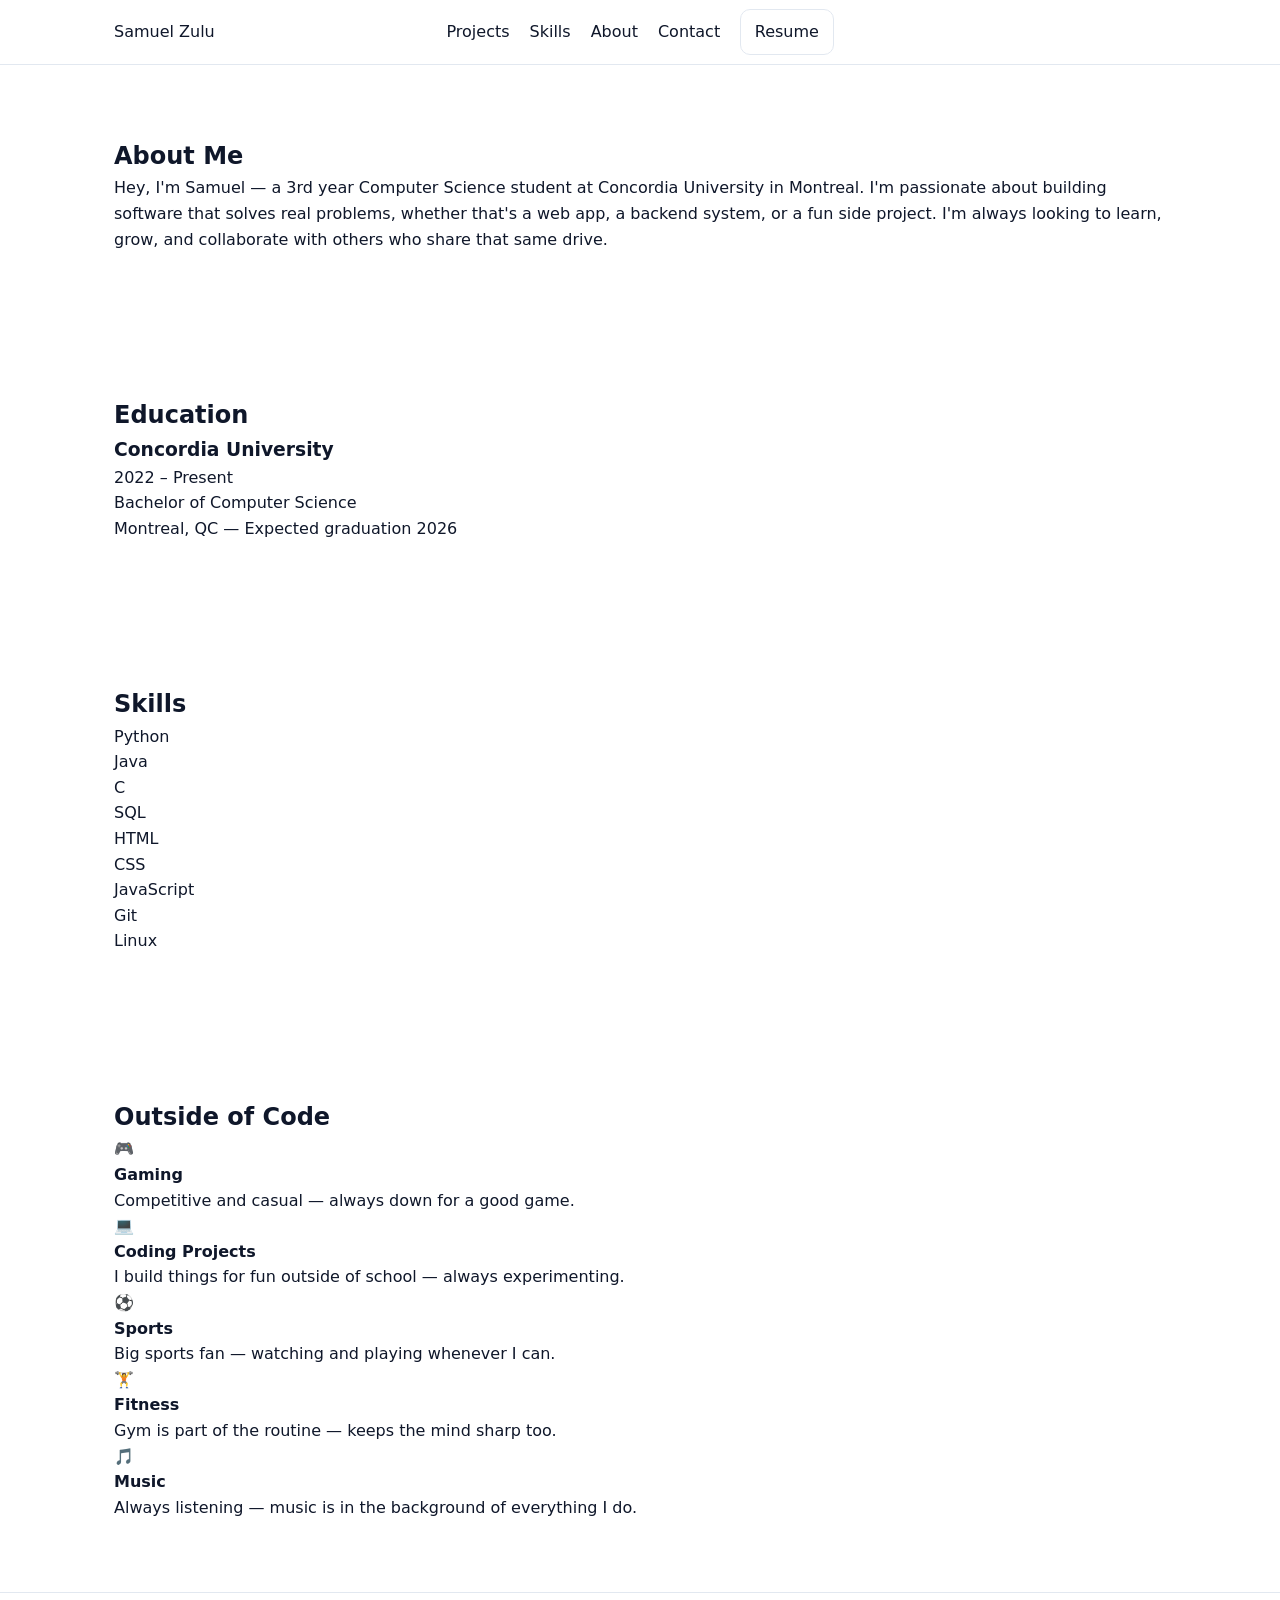
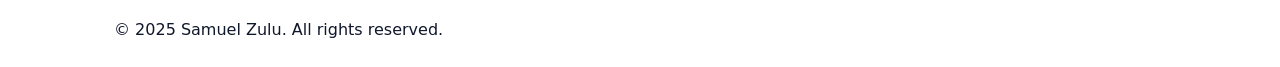
==== about.html @ 4506d463 "Add About page and update contact form with proper input names" ====
<!DOCTYPE html>
<html lang="en">
    <head>
        <meta charset="UTF-8">
        <meta name="viewport" content="width=device-width, initial-scale=1.0">
        <title>Samuel Zulu | About</title>
        <link rel="stylesheet" href="css/styles.css">
    </head>

    <body>
        <header class="navbar">
            <div class="container">
                <div class="logo">Samuel Zulu</div>
                <div class="nav-center">
                    <nav class="nav-links" id="primary-nav">
                        <a href="index.html#projects">Projects</a>
                        <a href="index.html#skills">Skills</a>
                        <a href="about.html" class="active">About</a>
                        <a href="index.html#contact">Contact</a>
                        <a href="assets/Samuel_Zulu_Resume.pdf" class="resume-btn">Resume</a>
                    </nav>
                </div>
                <button
                    class="nav-toggle"
                    aria-label="open menu"
                    aria-expanded="false"
                    aria-controls="primary-nav"
                >
                    <span class="bar"></span>
                    <span class="bar"></span>
                    <span class="bar"></span>
                </button>
            </div>
        </header>

        <main>

            <!-- Bio -->
            <section class="about-page section" id="about">
                <div class="container">
                    <h1 class="section-title reveal">About Me</h1>
                    <p class="about-bio reveal">
                        Hey, I'm Samuel — a 3rd year Computer Science student at Concordia University in Montreal.
                        I'm passionate about building software that solves real problems, whether that's a web app,
                        a backend system, or a fun side project. I'm always looking to learn, grow, and collaborate
                        with others who share that same drive.
                    </p>
                </div>
            </section>

            <!-- Education -->
            <section class="section" id="education">
                <div class="container">
                    <h2 class="section-title reveal">Education</h2>
                    <div class="education-card reveal">
                        <div class="edu-header">
                            <h3>Concordia University</h3>
                            <span class="edu-year">2022 – Present</span>
                        </div>
                        <p class="edu-degree">Bachelor of Computer Science</p>
                        <p class="edu-detail">Montreal, QC &mdash; Expected graduation 2026</p>
                    </div>
                </div>
            </section>

            <!-- Skills -->
            <section class="section" id="skills">
                <div class="container">
                    <h2 class="section-title reveal">Skills</h2>
                    <div class="skills-grid reveal">
                        <div class="skill-tag">Python</div>
                        <div class="skill-tag">Java</div>
                        <div class="skill-tag">C</div>
                        <div class="skill-tag">SQL</div>
                        <div class="skill-tag">HTML</div>
                        <div class="skill-tag">CSS</div>
                        <div class="skill-tag">JavaScript</div>
                        <div class="skill-tag">Git</div>
                        <div class="skill-tag">Linux</div>
                    </div>
                </div>
            </section>

            <!-- Hobbies -->
            <section class="section" id="hobbies">
                <div class="container">
                    <h2 class="section-title reveal">Outside of Code</h2>
                    <div class="hobbies-grid reveal">
                        <div class="hobby-card">
                            <span class="hobby-icon">🎮</span>
                            <h4>Gaming</h4>
                            <p>Competitive and casual — always down for a good game.</p>
                        </div>
                        <div class="hobby-card">
                            <span class="hobby-icon">💻</span>
                            <h4>Coding Projects</h4>
                            <p>I build things for fun outside of school — always experimenting.</p>
                        </div>
                        <div class="hobby-card">
                            <span class="hobby-icon">⚽</span>
                            <h4>Sports</h4>
                            <p>Big sports fan — watching and playing whenever I can.</p>
                        </div>
                        <div class="hobby-card">
                            <span class="hobby-icon">🏋️</span>
                            <h4>Fitness</h4>
                            <p>Gym is part of the routine — keeps the mind sharp too.</p>
                        </div>
                        <div class="hobby-card">
                            <span class="hobby-icon">🎵</span>
                            <h4>Music</h4>
                            <p>Always listening — music is in the background of everything I do.</p>
                        </div>
                    </div>
                </div>
            </section>

        </main>

        <footer class="footer">
            <div class="container">
                <p>&copy; 2025 Samuel Zulu. All rights reserved.</p>
            </div>
        </footer>

        <script src="js/main.js"></script>
    </body>
</html>
---- css/styles.css ----
* {
    margin: 0;
    padding: 0;
    box-sizing: border-box;
}

html {
    scroll-behavior: smooth;
    scroll-padding-top: 80px; /* prevents sections hiding under sticky navbar */
}

:root {
    --max-width: 1100px;
    --pad-x: 1.5rem;

    --text: #0f172a;
    --muted: #475569;
    --border: #e2e8f0;
    --bg: #ffffff;

    --btn-bg: #0f172a;
    --btn-text: #ffffff;
}

body {
    font-family: system-ui, -apple-system, BlinkMacSystemFont, "Segoe UI", Roboto, Arial,  sans-serif;
    color: var(--text);
    background: var(--bg);
    line-height: 1.6;
}

.container {
    max-width: var(--max-width);
    margin: 0 auto;
    padding: 0 var(--pad-x);
}

a {
    color: inherit;
    text-decoration: none;
}

/* ==== Navbar ==== */
.navbar {
    position: sticky;
    top: 0;
    background: rgba(255, 255, 255, 0.9);
    backdrop-filter: blur(10px);
    border-bottom: 1px solid var(--border);
    z-index: 10;
}

.navbar .container {
    display: grid;
    grid-template-columns: 1fr auto 1fr;
    align-items: center;
    height: 64px;
}

.nav-center {
    justify-self: center;
}

.logo {
    justify-self: start;
}

.nav-toggle {
    justify-self: end;
}

.nav-links {
    display: flex;
    align-items: center;
    gap: 1.25rem;
}

.nav-links a {
    position: relative;
}

.nav-links a:hover {
    color: var(--text);
}

.nav-links a::after {
    content: "";
    position: absolute;
    left: 0;
    bottom: -8px;
    width: 0%;
    height: 2px;
    background: var(--text);
    transition: width 0.2s ease;
}

.nav-links a:hover::after {
    width: 100%;
}

.resume-btn {
    padding: 0.55rem 0.85rem;
    border: 1px solid var(--border);
    border-radius: 10px;
    color: var(--text);
}

.resume-btn:hover {
    border-color: var(--muted);
}

.resume-btn::after {
    display: none;
}

/* ===== Mobile Nav Toggle ===== */
.nav-toggle {
  display: none;
  border: 1px solid var(--border);
  background: #fff;
  border-radius: 10px;
  padding: 0.5rem 0.6rem;
  cursor: pointer;
}

.nav-toggle .bar {
  display: block;
  width: 18px;
  height: 2px;
  background: var(--text);
  margin: 4px 0;
}

/* Mobile behavior */
@media (max-width: 768px) {
  .nav-toggle {
    display: inline-block;
  }

  /* hide links by default */
  .nav-links {
    display: none;
    position: absolute;
    top: 64px;
    left: 0;
    right: 0;
    background: rgba(255, 255, 255, 0.98);
    border-bottom: 1px solid var(--border);
    padding: 1rem var(--pad-x);
    flex-direction: column;
    align-items: flex-start;
    gap: 0.9rem;
  }

  .nav-links.open {
    display: flex;
  }

  /* anchor absolute menu properly */
  .navbar .container {
    position: relative;
  }

  .resume-btn {
    width: 100%;
    text-align: center;
  }
}


/* ==== Hero ==== */
.hero {
    padding: 72px 0;
}

.hero-text {
    max-width: 640px;
}

.hero-subtitle {
    color: var(--muted);
    font-size: 0.95rem;
    margin-bottom: 0.75rem;
}

.hero h1 {
    font-size: 3rem;
    line-height: 1.1;
    letter-spacing: -0.6px;
    margin-bottom: 1rem;
}

.hero-description {
    color: var(--muted);
    font-size: 1.05rem;
    margin-bottom: 1.5rem;
}

.hero-actions {
    display: flex;
    gap: 0.9rem;
    flex-wrap: wrap;
}

.btn {
    display: inline-block;
    padding: 0.75rem 1.1rem;
    border-radius: 12px;
    font-weight: 600;
    border: 1px solid transparent;
}

.btn.primary {
    background: var(--btn-bg);
    color: var(--btn-text);
}

.btn.primary:hover {
    opacity: 0.92;
}

.btn.secondary {
    border-color: var(--border);
    color: var(--text);
}

.btn.secondary:hover {
    border-color: var(--muted);
}

/* ==== Section spacing ==== */
section {
    padding: 72px 0;
}

.section-intro {
    color: var(--muted);
    margin-top: 0.5rem;
    margin-bottom: 1.75rem;
    max-width: 60ch;
}

/* ==== Responsive ==== */
@media (max-width: 768px) {
    .nav-links {
        gap: 0.9rem;
    }

    .hero {
        padding: 56px 0;
    }

    .hero h1 {
        font-size: 2.2rem;
    }
}

/* ==== Projects ==== */
.projects h2 {
    font-size: 2rem;
    letter-spacing: -0.3px;
}

.projects-grid {
    display: grid;
    grid-template-columns: repeat(3, 1fr);
    gap: 1.25rem;
}

.project-card {
  border: 1px solid var(--border);
  border-radius: 14px;
  padding: 1.25rem;
  background: #fff;
  transition: transform 0.18s ease, border-color 0.18s ease;
  cursor: pointer;
}

.project-card:hover {
    transform: translateY(-3px);
    border-color: #cbd5e1;
    box-shadow: 0 8px 24px rgba(15, 23, 42, 0.06);
}

.project-card h3 {
    font-size: 1.15rem;
    margin-bottom: 0.5rem;
}

.project-desc {
    color: var(--muted);
    margin-bottom: 1rem;
}

.project-tags {
    display: flex;
    flex-wrap: wrap;
    gap: 0.5rem;
    margin-bottom: 1rem;
}

.project-tags span {
    font-size: 0.85rem;
    padding: 0.3rem 0.55rem;
    border: 1px solid var(--border);
    border-radius: 999px;
    color: var(--muted);
}

.project-links {
    display: flex;
    gap: 0.9rem;
}

.link {
    color: var(--text);
    font-weight: 600;
}

.link:hover {
    text-decoration: underline;
}

.project-links .link {
  padding: 0.15rem 0.25rem;
  border-radius: 8px;
}

.project-links .link:hover {
  background: rgba(15, 23, 42, 0.06);
  text-decoration: none;
}


/* ==== Projects responsive ==== */
@media (max-width: 900px) {
    .projects-grid {
        grid-template-columns: 1fr;
    }
}

.more-projects-title {
    margin-top: 2.5rem;
    margin-bottom: 0.75rem;
    font-size: 1.1rem;
}

.more-projects {
    list-style: none;
    padding: 0;
}

.more-projects li {
    color: var(--muted);
}

.more-projects a {
    font-weight: 600;
    color:var(--text);
}

.more-projects a:hover {
    text-decoration: underline;
}

/* ==== Skills + About ==== */
.about-skills-grid {
    display: grid;
    grid-template-columns: 1.15fr 0.85fr;
    gap: 2rem;
    align-items: start;
}

.skills-group {
    margin-top: 1.75rem;
}

.skills-group h3 {
    font-size: 1rem;
    margin-bottom: 0.6rem;
}

.pill-row {
    display: flex;
    flex-wrap: wrap;
    gap: 0.55rem;
}

.pill {
    font-size: 0.9rem;
    padding: 0.35rem 0.65rem;
    border: 1px solid var(--border);
    border-radius: 999px;
    color: var(--muted);
    background: #fff;
}

.about-text {
    color: var(--muted);
    margin-top: 1rem;
    margin-bottom: 1.25rem;
    max-width: 60ch;
}

.about-next {
    display: grid;
    grid-template-columns: 1fr;
    gap: 1rem;
    margin-bottom: 1.25rem;
}

.info-box {
    border: 1px solid var(--border);
    border-radius: 14px;
    padding: 1rem;
    background: #fff;
}

.info-box h3 {
    font-size: 1rem;
    margin-bottom: 0.5rem;
}

.info-box ul {
    padding-left: 1.15rem;
    color: var(--muted);
}

.about-links {
    display: flex;
    gap: 0.9rem;
    flex-wrap: wrap;
}

/* ==== Skills/About responsive ==== */
@media (max-width: 900px) {
    .about-skills-grid {
        grid-template-columns: 1fr;
    }
}

/* ==== Contact ==== */
.contact-grid {
    display: grid;
    grid-template-columns: 1fr 1fr;
    gap: 2rem;
    margin-top: 1.5rem;
}

.contact-info p {
    color: var(--muted);
    margin-bottom: 1rem;
    max-width: 60ch;
}

.contact-list {
    list-style: none;
    padding: 0;
}

.contact-list li {
    margin-bottom: 0.6rem;
}

.contact-list a {
    font-weight: 600;
}

.contact-form label {
    display: block;
    font-size: 0.9rem;
    margin-bottom: 0.75rem;
}

.contact-form input,
.contact-form textarea {
    width: 100%;
    margin-top: 0.25rem;
    padding: 0.55rem;
    border-radius: 8px;
    border: 1px solid var(--border);
    font-family: inherit;
}

.contact-form input:focus,
.contact-form textarea:focus {
    outline: none;
    border-color: #94a3b8;
}

/* ==== Contact responsive ==== */
@media (max-width: 900px) {
    .contact-grid {
        grid-template-columns: 1fr;
    }
}

/* ==== Footer ==== */
.footer {
    border-top: 1px solid var(--border);
    padding: 24px 0;
    background: #fff;
}

.footer-inner {
    display: flex;
    justify-content: space-between;
    align-items: center;
    gap: 1rem;
}

.footer-text {
    color: var(--muted);
    font-size: 0.95rem;
}

.footer-links {
    display: flex;
    gap: 1rem;
    flex-wrap: wrap;
}

.footer-links a {
    color: var(--muted);
    font-weight: 600;
    font-size: 0.95rem;
}

.footer-links a:hover {
    color: var(--text);
    text-decoration: underline;
}

/* ==== footer responsive ==== */
@media (max-width: 760px) {
    .footer-inner {
        flex-direction: column;
        align-items: flex-start;
    }
}

/* ===== Reveal animation ===== */
.reveal {
  opacity: 0;
  transform: translateY(10px);
  transition: opacity 0.6s ease, transform 0.6s ease;
}

.reveal.visible {
  opacity: 1;
  transform: translateY(0);
}

.reveal[data-delay] {
  transition-delay: var(--delay);
}

@media (prefers-reduced-motion: reduce) {
  html { scroll-behavior: auto; }
  .reveal {
    transition: none;
    transform: none;
    opacity: 1;
  }
}
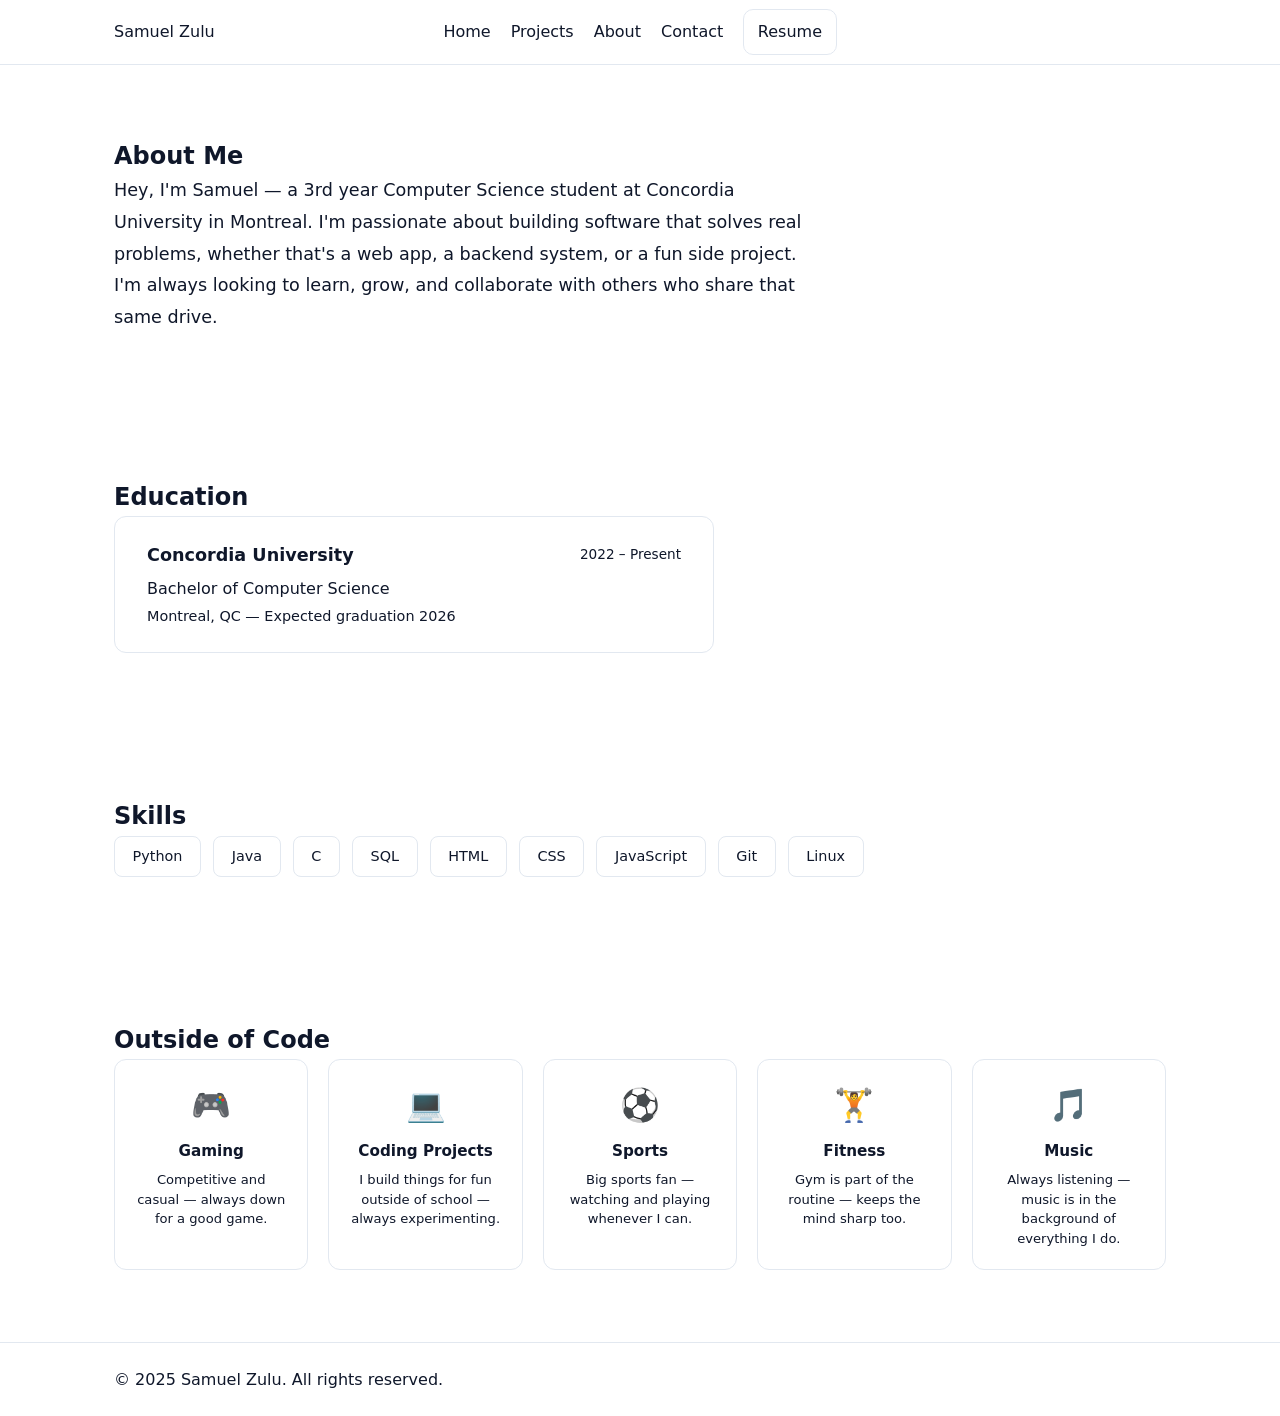
==== commit 6982b5d4: "Update navigation links for consistency and add hero section with profile image" ====
--- a/about.html
+++ b/about.html
@@ -13,10 +13,10 @@
                 <div class="logo">Samuel Zulu</div>
                 <div class="nav-center">
                     <nav class="nav-links" id="primary-nav">
-                        <a href="index.html#projects">Projects</a>
-                        <a href="index.html#skills">Skills</a>
+                        <a href="index.html">Home</a>
+                        <a href="projects.html">Projects</a>
                         <a href="about.html" class="active">About</a>
-                        <a href="index.html#contact">Contact</a>
+                        <a href="contact.html">Contact</a>
                         <a href="assets/Samuel_Zulu_Resume.pdf" class="resume-btn">Resume</a>
                     </nav>
                 </div>
--- a/css/styles.css
+++ b/css/styles.css
@@ -563,3 +563,263 @@
     opacity: 1;
   }
 }
+
+/* ── About Page ─────────────────────────────── */
+.about-bio {
+    font-size: 1.1rem;
+    line-height: 1.8;
+    max-width: 700px;
+    color: var(--text-secondary);
+}
+
+.education-card {
+    background: var(--card-bg);
+    border: 1px solid var(--border);
+    border-radius: 12px;
+    padding: 1.5rem 2rem;
+    max-width: 600px;
+}
+
+.edu-header {
+    display: flex;
+    justify-content: space-between;
+    align-items: center;
+    margin-bottom: 0.4rem;
+}
+
+.edu-header h3 {
+    font-size: 1.1rem;
+    font-weight: 600;
+}
+
+.edu-year {
+    font-size: 0.85rem;
+    color: var(--text-secondary);
+}
+
+.edu-degree {
+    font-weight: 500;
+    color: var(--accent);
+    margin-bottom: 0.25rem;
+}
+
+.edu-detail {
+    font-size: 0.9rem;
+    color: var(--text-secondary);
+}
+
+/* Skills grid (about page) */
+.skills-grid {
+    display: flex;
+    flex-wrap: wrap;
+    gap: 0.75rem;
+}
+
+.skill-tag {
+    background: var(--card-bg);
+    border: 1px solid var(--border);
+    border-radius: 8px;
+    padding: 0.5rem 1.1rem;
+    font-size: 0.9rem;
+    font-weight: 500;
+    color: var(--text-primary);
+    transition: border-color 0.2s;
+}
+
+.skill-tag:hover {
+    border-color: var(--accent);
+}
+
+/* Hobbies grid */
+.hobbies-grid {
+    display: grid;
+    grid-template-columns: repeat(auto-fill, minmax(180px, 1fr));
+    gap: 1.25rem;
+}
+
+.hobby-card {
+    background: var(--card-bg);
+    border: 1px solid var(--border);
+    border-radius: 12px;
+    padding: 1.25rem;
+    text-align: center;
+    transition: transform 0.2s, border-color 0.2s;
+}
+
+.hobby-card:hover {
+    transform: translateY(-4px);
+    border-color: var(--accent);
+}
+
+.hobby-icon {
+    font-size: 2rem;
+    display: block;
+    margin-bottom: 0.5rem;
+}
+
+.hobby-card h4 {
+    font-size: 0.95rem;
+    font-weight: 600;
+    margin-bottom: 0.4rem;
+}
+
+.hobby-card p {
+    font-size: 0.82rem;
+    color: var(--text-secondary);
+    line-height: 1.5;
+}
+
+/* ── Projects Page ───────────────────────────── */
+.projects-intro {
+    font-size: 1.05rem;
+    color: var(--text-secondary);
+    margin-bottom: 2.5rem;
+    max-width: 620px;
+}
+
+.project-list {
+    display: flex;
+    flex-direction: column;
+    gap: 2rem;
+    margin-bottom: 3rem;
+}
+
+.project-list-card {
+    background: var(--card-bg);
+    border: 1px solid var(--border);
+    border-radius: 14px;
+    padding: 2rem;
+    transition: border-color 0.2s, transform 0.2s;
+}
+
+.project-list-card:hover {
+    border-color: var(--accent);
+    transform: translateY(-3px);
+}
+
+.project-list-header {
+    display: flex;
+    align-items: center;
+    justify-content: space-between;
+    flex-wrap: wrap;
+    gap: 0.75rem;
+    margin-bottom: 1rem;
+}
+
+.project-list-header h2 {
+    font-size: 1.2rem;
+    font-weight: 600;
+}
+
+.project-list-desc {
+    font-size: 0.95rem;
+    color: var(--text-secondary);
+    line-height: 1.75;
+    margin-bottom: 1.25rem;
+}
+
+.project-list-links {
+    display: flex;
+    gap: 0.75rem;
+}
+
+.more-project-name {
+    font-weight: 500;
+    margin-right: 0.5rem;
+}
+
+.more-project-meta {
+    font-size: 0.88rem;
+    color: var(--text-secondary);
+}
+
+/* ── Contact Page ────────────────────────────── */
+.contact-intro {
+    font-size: 1.05rem;
+    color: var(--text-secondary);
+    max-width: 600px;
+    line-height: 1.75;
+    margin-bottom: 2.5rem;
+}
+
+.contact-links-grid {
+    display: grid;
+    grid-template-columns: repeat(auto-fill, minmax(220px, 1fr));
+    gap: 1.25rem;
+    margin-bottom: 3rem;
+}
+
+.contact-link-card {
+    display: flex;
+    align-items: center;
+    gap: 1rem;
+    background: var(--card-bg);
+    border: 1px solid var(--border);
+    border-radius: 12px;
+    padding: 1.25rem 1.5rem;
+    text-decoration: none;
+    color: var(--text-primary);
+    transition: border-color 0.2s, transform 0.2s;
+}
+
+.contact-link-card:hover {
+    border-color: var(--accent);
+    transform: translateY(-3px);
+}
+
+.contact-link-icon {
+    color: var(--accent);
+    flex-shrink: 0;
+}
+
+.contact-link-card h3 {
+    font-size: 0.95rem;
+    font-weight: 600;
+    margin-bottom: 0.2rem;
+}
+
+.contact-link-card p {
+    font-size: 0.82rem;
+    color: var(--text-secondary);
+}
+
+.contact-form-wrapper {
+    max-width: 600px;
+}
+
+.contact-form-wrapper h2 {
+    font-size: 1.2rem;
+    font-weight: 600;
+    margin-bottom: 1.5rem;
+}
+
+/* ── Hero Photo ───────────────────────────────── */
+.hero .container {
+    display: flex;
+    align-items: center;
+    gap: 3rem;
+}
+
+.hero-photo {
+    flex-shrink: 0;
+}
+
+.hero-photo img {
+    width: 200px;
+    height: 200px;
+    border-radius: 50%;
+    object-fit: cover;
+    border: 3px solid var(--accent);
+}
+
+@media (max-width: 640px) {
+    .hero .container {
+        flex-direction: column;
+        text-align: center;
+    }
+
+    .hero-photo img {
+        width: 150px;
+        height: 150px;
+    }
+}
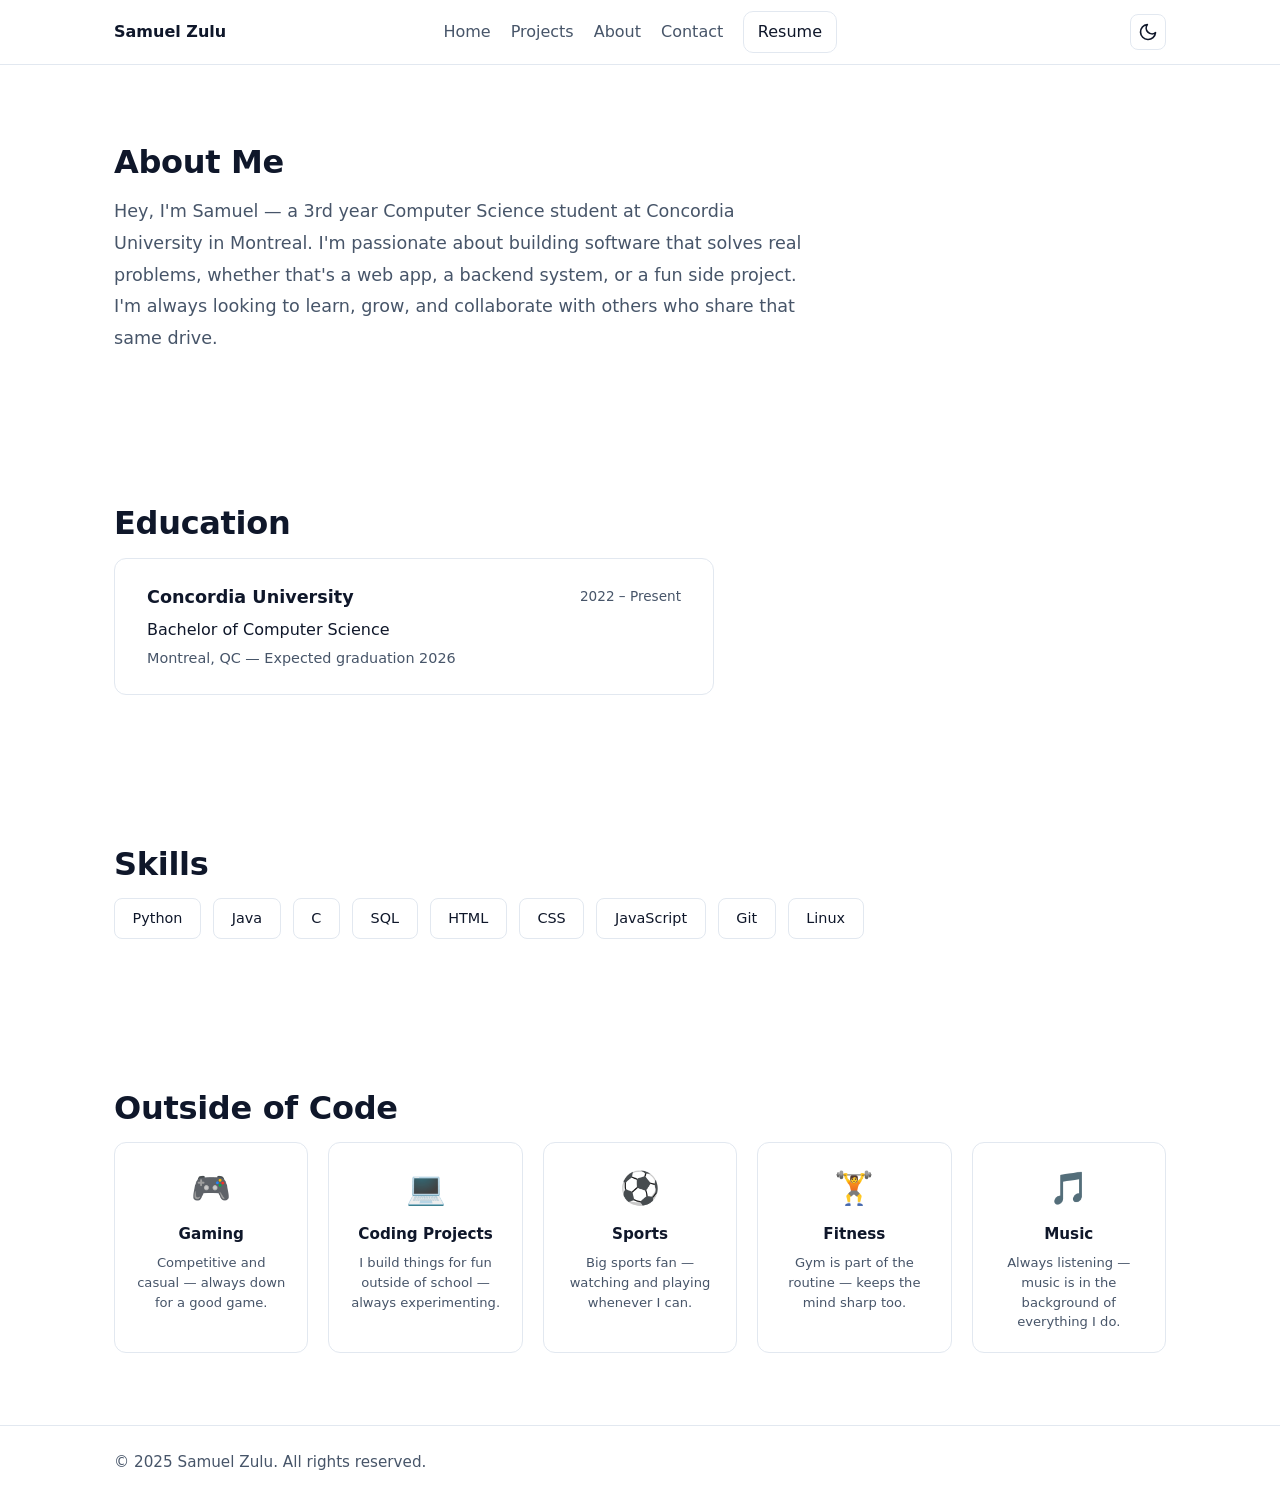
==== commit 6200511e: "Add favicon and web manifest files for site branding - Added favicon.ico for site icon representatio" ====
--- a/about.html
+++ b/about.html
@@ -3,7 +3,11 @@
     <head>
         <meta charset="UTF-8">
         <meta name="viewport" content="width=device-width, initial-scale=1.0">
+        <meta name="description" content="About Samuel Zulu — 3rd year CS student at Concordia University, Montreal.">
         <title>Samuel Zulu | About</title>
+        <link rel="apple-touch-icon" sizes="180x180" href="/apple-touch-icon.png">
+        <link rel="icon" type="image/png" sizes="32x32" href="/favicon-32x32.png">
+        <link rel="icon" type="image/png" sizes="16x16" href="/favicon-16x16.png">
         <link rel="stylesheet" href="css/styles.css">
     </head>
 
@@ -19,6 +23,8 @@
                         <a href="contact.html">Contact</a>
                         <a href="assets/Samuel_Zulu_Resume.pdf" class="resume-btn">Resume</a>
                     </nav>
+
+                    
                 </div>
                 <button
                     class="nav-toggle"
@@ -29,6 +35,23 @@
                     <span class="bar"></span>
                     <span class="bar"></span>
                     <span class="bar"></span>
+                </button>
+                <!-- Dark Mode button -->
+                <button class="theme-toggle" id="theme-toggle" aria-label="Toggle dark mode">
+                    <svg id="icon-moon" xmlns="http://www.w3.org/2000/svg" width="20" height="20" viewBox="0 0 24 24" fill="none" stroke="currentColor" stroke-width="2" stroke-linecap="round" stroke-linejoin="round">
+                        <path d="M21 12.79A9 9 0 1 1 11.21 3 7 7 0 0 0 21 12.79z"/>
+                    </svg>
+                    <svg id="icon-sun" xmlns="http://www.w3.org/2000/svg" width="20" height="20" viewBox="0 0 24 24" fill="none" stroke="currentColor" stroke-width="2" stroke-linecap="round" stroke-linejoin="round" style="display:none">
+                        <circle cx="12" cy="12" r="5"/>
+                        <line x1="12" y1="1" x2="12" y2="3"/>
+                        <line x1="12" y1="21" x2="12" y2="23"/>
+                        <line x1="4.22" y1="4.22" x2="5.64" y2="5.64"/>
+                        <line x1="18.36" y1="18.36" x2="19.78" y2="19.78"/>
+                        <line x1="1" y1="12" x2="3" y2="12"/>
+                        <line x1="21" y1="12" x2="23" y2="12"/>
+                        <line x1="4.22" y1="19.78" x2="5.64" y2="18.36"/>
+                        <line x1="18.36" y1="5.64" x2="19.78" y2="4.22"/>
+                    </svg>
                 </button>
             </div>
         </header>
--- a/css/styles.css
+++ b/css/styles.css
@@ -1,3 +1,28 @@
+/* ============================================================
+   TABLE OF CONTENTS
+   1. Reset & Base
+   2. CSS Variables (Light mode default)
+   3. Dark Mode Overrides
+   4. Typography & Global
+   5. Layout
+   6. Navbar
+   7. Hero
+   8. Buttons
+   9. Sections
+   10. Projects (index)
+   11. Skills & About (index)
+   12. Contact (index)
+   13. Footer
+   14. Reveal Animation
+   15. About Page
+   16. Projects Page
+   17. Contact Page
+   18. Dark Mode Toggle
+   19. Responsive
+   ============================================================ */
+
+
+/* ── 1. Reset & Base ─────────────────────────── */
 * {
     margin: 0;
     padding: 0;
@@ -6,48 +31,89 @@
 
 html {
     scroll-behavior: smooth;
-    scroll-padding-top: 80px; /* prevents sections hiding under sticky navbar */
-}
-
+    scroll-padding-top: 80px;
+}
+
+
+/* ── 2. CSS Variables (Light mode = default) ─── */
 :root {
     --max-width: 1100px;
     --pad-x: 1.5rem;
 
-    --text: #0f172a;
-    --muted: #475569;
-    --border: #e2e8f0;
-    --bg: #ffffff;
-
-    --btn-bg: #0f172a;
+    --bg:           #ffffff;
+    --bg-secondary: #f8fafc;
+    --card-bg:      #ffffff;
+    --navbar-bg:    rgba(255, 255, 255, 0.9);
+    --footer-bg:    #ffffff;
+
+    --text-primary:   #0f172a;
+    --text-secondary: #475569;
+    --border:         #e2e8f0;
+    --border-hover:   #cbd5e1;
+    --accent:         #0f172a;
+
+    --btn-bg:   #0f172a;
     --btn-text: #ffffff;
-}
-
+
+    --input-focus: #94a3b8;
+    --shadow: rgba(15, 23, 42, 0.06);
+}
+
+
+/* ── 3. Dark Mode Overrides ──────────────────── */
+[data-theme="dark"] {
+    --bg:           #0f172a;
+    --bg-secondary: #1e293b;
+    --card-bg:      #1e293b;
+    --navbar-bg:    rgba(15, 23, 42, 0.9);
+    --footer-bg:    #0f172a;
+
+    --text-primary:   #f1f5f9;
+    --text-secondary: #94a3b8;
+    --border:         #334155;
+    --border-hover:   #475569;
+    --accent:         #38bdf8;
+
+    --btn-bg:   #38bdf8;
+    --btn-text: #0f172a;
+
+    --input-focus: #38bdf8;
+    --shadow: rgba(0, 0, 0, 0.3);
+}
+
+
+/* ── 4. Typography & Global ──────────────────── */
 body {
-    font-family: system-ui, -apple-system, BlinkMacSystemFont, "Segoe UI", Roboto, Arial,  sans-serif;
-    color: var(--text);
+    font-family: system-ui, -apple-system, BlinkMacSystemFont, "Segoe UI", Roboto, Arial, sans-serif;
+    color: var(--text-primary);
     background: var(--bg);
     line-height: 1.6;
-}
-
+    transition: background 0.3s ease, color 0.3s ease;
+}
+
+a {
+    color: inherit;
+    text-decoration: none;
+}
+
+
+/* ── 5. Layout ───────────────────────────────── */
 .container {
     max-width: var(--max-width);
     margin: 0 auto;
     padding: 0 var(--pad-x);
 }
 
-a {
-    color: inherit;
-    text-decoration: none;
-}
-
-/* ==== Navbar ==== */
+
+/* ── 6. Navbar ───────────────────────────────── */
 .navbar {
     position: sticky;
     top: 0;
-    background: rgba(255, 255, 255, 0.9);
+    background: var(--navbar-bg);
     backdrop-filter: blur(10px);
     border-bottom: 1px solid var(--border);
     z-index: 10;
+    transition: background 0.3s ease, border-color 0.3s ease;
 }
 
 .navbar .container {
@@ -55,19 +121,12 @@
     grid-template-columns: 1fr auto 1fr;
     align-items: center;
     height: 64px;
-}
-
-.nav-center {
-    justify-self: center;
-}
-
-.logo {
-    justify-self: start;
-}
-
-.nav-toggle {
-    justify-self: end;
-}
+    gap: 1rem;
+}
+
+.nav-center { justify-self: center; }
+.logo       { justify-self: start; font-weight: 600; }
+.nav-toggle { justify-self: end; }
 
 .nav-links {
     display: flex;
@@ -77,10 +136,13 @@
 
 .nav-links a {
     position: relative;
-}
-
-.nav-links a:hover {
-    color: var(--text);
+    color: var(--text-secondary);
+    transition: color 0.2s;
+}
+
+.nav-links a:hover,
+.nav-links a.active {
+    color: var(--text-primary);
 }
 
 .nav-links a::after {
@@ -90,95 +152,67 @@
     bottom: -8px;
     width: 0%;
     height: 2px;
-    background: var(--text);
+    background: var(--accent);
     transition: width 0.2s ease;
 }
 
-.nav-links a:hover::after {
+.nav-links a:hover::after,
+.nav-links a.active::after {
     width: 100%;
 }
 
 .resume-btn {
-    padding: 0.55rem 0.85rem;
+    padding: 0.45rem 0.85rem;
     border: 1px solid var(--border);
     border-radius: 10px;
-    color: var(--text);
-}
-
-.resume-btn:hover {
-    border-color: var(--muted);
-}
-
-.resume-btn::after {
+    color: var(--text-primary) !important;
+    transition: border-color 0.2s;
+}
+
+.resume-btn:hover { border-color: var(--border-hover); }
+.resume-btn::after { display: none !important; }
+
+.nav-toggle {
     display: none;
-}
-
-/* ===== Mobile Nav Toggle ===== */
-.nav-toggle {
-  display: none;
-  border: 1px solid var(--border);
-  background: #fff;
-  border-radius: 10px;
-  padding: 0.5rem 0.6rem;
-  cursor: pointer;
+    border: 1px solid var(--border);
+    background: var(--card-bg);
+    border-radius: 10px;
+    padding: 0.5rem 0.6rem;
+    cursor: pointer;
 }
 
 .nav-toggle .bar {
-  display: block;
-  width: 18px;
-  height: 2px;
-  background: var(--text);
-  margin: 4px 0;
-}
-
-/* Mobile behavior */
-@media (max-width: 768px) {
-  .nav-toggle {
-    display: inline-block;
-  }
-
-  /* hide links by default */
-  .nav-links {
-    display: none;
-    position: absolute;
-    top: 64px;
-    left: 0;
-    right: 0;
-    background: rgba(255, 255, 255, 0.98);
-    border-bottom: 1px solid var(--border);
-    padding: 1rem var(--pad-x);
-    flex-direction: column;
-    align-items: flex-start;
-    gap: 0.9rem;
-  }
-
-  .nav-links.open {
+    display: block;
+    width: 18px;
+    height: 2px;
+    background: var(--text-primary);
+    margin: 4px 0;
+}
+
+
+/* ── 7. Hero ─────────────────────────────────── */
+.hero { padding: 72px 0; }
+
+.hero .container {
     display: flex;
-  }
-
-  /* anchor absolute menu properly */
-  .navbar .container {
-    position: relative;
-  }
-
-  .resume-btn {
-    width: 100%;
-    text-align: center;
-  }
-}
-
-
-/* ==== Hero ==== */
-.hero {
-    padding: 72px 0;
-}
-
-.hero-text {
-    max-width: 640px;
-}
+    align-items: center;
+    gap: 3rem;
+}
+
+.hero-photo { flex-shrink: 0; }
+
+.hero-photo img {
+    width: 200px;
+    height: 200px;
+    border-radius: 50%;
+    object-fit: cover;
+    border: 3px solid var(--accent);
+}
+
+.hero-text { max-width: 640px; }
 
 .hero-subtitle {
-    color: var(--muted);
+    color: var(--text-secondary);
     font-size: 0.95rem;
     margin-bottom: 0.75rem;
 }
@@ -188,10 +222,11 @@
     line-height: 1.1;
     letter-spacing: -0.6px;
     margin-bottom: 1rem;
+    color: var(--text-primary);
 }
 
 .hero-description {
-    color: var(--muted);
+    color: var(--text-secondary);
     font-size: 1.05rem;
     margin-bottom: 1.5rem;
 }
@@ -202,12 +237,16 @@
     flex-wrap: wrap;
 }
 
+
+/* ── 8. Buttons ──────────────────────────────── */
 .btn {
     display: inline-block;
     padding: 0.75rem 1.1rem;
     border-radius: 12px;
     font-weight: 600;
     border: 1px solid transparent;
+    transition: opacity 0.2s, border-color 0.2s;
+    cursor: pointer;
 }
 
 .btn.primary {
@@ -215,80 +254,66 @@
     color: var(--btn-text);
 }
 
-.btn.primary:hover {
-    opacity: 0.92;
-}
+.btn.primary:hover { opacity: 0.88; }
 
 .btn.secondary {
     border-color: var(--border);
-    color: var(--text);
-}
-
-.btn.secondary:hover {
-    border-color: var(--muted);
-}
-
-/* ==== Section spacing ==== */
-section {
-    padding: 72px 0;
+    color: var(--text-primary);
+    background: transparent;
+}
+
+.btn.secondary:hover { border-color: var(--border-hover); }
+
+
+/* ── 9. Sections ─────────────────────────────── */
+section { padding: 72px 0; }
+
+.section-title {
+    font-size: 2rem;
+    letter-spacing: -0.3px;
+    color: var(--text-primary);
+    margin-bottom: 0.5rem;
 }
 
 .section-intro {
-    color: var(--muted);
+    color: var(--text-secondary);
     margin-top: 0.5rem;
     margin-bottom: 1.75rem;
     max-width: 60ch;
 }
 
-/* ==== Responsive ==== */
-@media (max-width: 768px) {
-    .nav-links {
-        gap: 0.9rem;
-    }
-
-    .hero {
-        padding: 56px 0;
-    }
-
-    .hero h1 {
-        font-size: 2.2rem;
-    }
-}
-
-/* ==== Projects ==== */
-.projects h2 {
-    font-size: 2rem;
-    letter-spacing: -0.3px;
-}
-
+
+/* ── 10. Projects (index) ────────────────────── */
 .projects-grid {
     display: grid;
     grid-template-columns: repeat(3, 1fr);
     gap: 1.25rem;
+    margin-top: 1.5rem;
 }
 
 .project-card {
-  border: 1px solid var(--border);
-  border-radius: 14px;
-  padding: 1.25rem;
-  background: #fff;
-  transition: transform 0.18s ease, border-color 0.18s ease;
-  cursor: pointer;
+    border: 1px solid var(--border);
+    border-radius: 14px;
+    padding: 1.25rem;
+    background: var(--card-bg);
+    transition: transform 0.18s ease, border-color 0.18s ease, box-shadow 0.18s ease;
+    cursor: pointer;
 }
 
 .project-card:hover {
     transform: translateY(-3px);
-    border-color: #cbd5e1;
-    box-shadow: 0 8px 24px rgba(15, 23, 42, 0.06);
+    border-color: var(--border-hover);
+    box-shadow: 0 8px 24px var(--shadow);
 }
 
 .project-card h3 {
     font-size: 1.15rem;
     margin-bottom: 0.5rem;
+    color: var(--text-primary);
 }
 
 .project-desc {
-    color: var(--muted);
+    color: var(--text-secondary);
     margin-bottom: 1rem;
 }
 
@@ -304,66 +329,32 @@
     padding: 0.3rem 0.55rem;
     border: 1px solid var(--border);
     border-radius: 999px;
-    color: var(--muted);
-}
-
-.project-links {
-    display: flex;
-    gap: 0.9rem;
-}
-
-.link {
-    color: var(--text);
-    font-weight: 600;
-}
-
-.link:hover {
-    text-decoration: underline;
-}
-
-.project-links .link {
-  padding: 0.15rem 0.25rem;
-  border-radius: 8px;
-}
-
-.project-links .link:hover {
-  background: rgba(15, 23, 42, 0.06);
-  text-decoration: none;
-}
-
-
-/* ==== Projects responsive ==== */
-@media (max-width: 900px) {
-    .projects-grid {
-        grid-template-columns: 1fr;
-    }
-}
+    color: var(--text-secondary);
+    background: var(--bg-secondary);
+}
+
+.project-links { display: flex; gap: 0.9rem; }
+
+.link { color: var(--text-primary); font-weight: 600; }
+.link:hover { text-decoration: underline; }
+
+.project-links .link { padding: 0.15rem 0.25rem; border-radius: 8px; }
+.project-links .link:hover { background: var(--bg-secondary); text-decoration: none; }
 
 .more-projects-title {
     margin-top: 2.5rem;
     margin-bottom: 0.75rem;
     font-size: 1.1rem;
-}
-
-.more-projects {
-    list-style: none;
-    padding: 0;
-}
-
-.more-projects li {
-    color: var(--muted);
-}
-
-.more-projects a {
-    font-weight: 600;
-    color:var(--text);
-}
-
-.more-projects a:hover {
-    text-decoration: underline;
-}
-
-/* ==== Skills + About ==== */
+    color: var(--text-primary);
+}
+
+.more-projects { list-style: none; padding: 0; }
+.more-projects li { color: var(--text-secondary); }
+.more-projects a { font-weight: 600; color: var(--text-primary); }
+.more-projects a:hover { text-decoration: underline; }
+
+
+/* ── 11. Skills & About (index) ──────────────── */
 .about-skills-grid {
     display: grid;
     grid-template-columns: 1.15fr 0.85fr;
@@ -371,32 +362,27 @@
     align-items: start;
 }
 
-.skills-group {
-    margin-top: 1.75rem;
-}
+.skills-group { margin-top: 1.75rem; }
 
 .skills-group h3 {
     font-size: 1rem;
     margin-bottom: 0.6rem;
-}
-
-.pill-row {
-    display: flex;
-    flex-wrap: wrap;
-    gap: 0.55rem;
-}
+    color: var(--text-primary);
+}
+
+.pill-row { display: flex; flex-wrap: wrap; gap: 0.55rem; }
 
 .pill {
     font-size: 0.9rem;
     padding: 0.35rem 0.65rem;
     border: 1px solid var(--border);
     border-radius: 999px;
-    color: var(--muted);
-    background: #fff;
+    color: var(--text-secondary);
+    background: var(--bg-secondary);
 }
 
 .about-text {
-    color: var(--muted);
+    color: var(--text-secondary);
     margin-top: 1rem;
     margin-bottom: 1.25rem;
     max-width: 60ch;
@@ -413,33 +399,15 @@
     border: 1px solid var(--border);
     border-radius: 14px;
     padding: 1rem;
-    background: #fff;
-}
-
-.info-box h3 {
-    font-size: 1rem;
-    margin-bottom: 0.5rem;
-}
-
-.info-box ul {
-    padding-left: 1.15rem;
-    color: var(--muted);
-}
-
-.about-links {
-    display: flex;
-    gap: 0.9rem;
-    flex-wrap: wrap;
-}
-
-/* ==== Skills/About responsive ==== */
-@media (max-width: 900px) {
-    .about-skills-grid {
-        grid-template-columns: 1fr;
-    }
-}
-
-/* ==== Contact ==== */
+    background: var(--card-bg);
+}
+
+.info-box h3 { font-size: 1rem; margin-bottom: 0.5rem; color: var(--text-primary); }
+.info-box ul { padding-left: 1.15rem; color: var(--text-secondary); }
+.about-links { display: flex; gap: 0.9rem; flex-wrap: wrap; }
+
+
+/* ── 12. Contact (index) ─────────────────────── */
 .contact-grid {
     display: grid;
     grid-template-columns: 1fr 1fr;
@@ -447,29 +415,16 @@
     margin-top: 1.5rem;
 }
 
-.contact-info p {
-    color: var(--muted);
-    margin-bottom: 1rem;
-    max-width: 60ch;
-}
-
-.contact-list {
-    list-style: none;
-    padding: 0;
-}
-
-.contact-list li {
-    margin-bottom: 0.6rem;
-}
-
-.contact-list a {
-    font-weight: 600;
-}
+.contact-info p { color: var(--text-secondary); margin-bottom: 1rem; max-width: 60ch; }
+.contact-list { list-style: none; padding: 0; }
+.contact-list li { margin-bottom: 0.6rem; }
+.contact-list a { font-weight: 600; }
 
 .contact-form label {
     display: block;
     font-size: 0.9rem;
     margin-bottom: 0.75rem;
+    color: var(--text-primary);
 }
 
 .contact-form input,
@@ -480,91 +435,53 @@
     border-radius: 8px;
     border: 1px solid var(--border);
     font-family: inherit;
+    background: var(--bg);
+    color: var(--text-primary);
+    transition: border-color 0.2s, background 0.3s;
 }
 
 .contact-form input:focus,
 .contact-form textarea:focus {
     outline: none;
-    border-color: #94a3b8;
-}
-
-/* ==== Contact responsive ==== */
-@media (max-width: 900px) {
-    .contact-grid {
-        grid-template-columns: 1fr;
-    }
-}
-
-/* ==== Footer ==== */
+    border-color: var(--input-focus);
+}
+
+
+/* ── 13. Footer ──────────────────────────────── */
 .footer {
     border-top: 1px solid var(--border);
     padding: 24px 0;
-    background: #fff;
-}
-
-.footer-inner {
-    display: flex;
-    justify-content: space-between;
-    align-items: center;
-    gap: 1rem;
-}
-
-.footer-text {
-    color: var(--muted);
-    font-size: 0.95rem;
-}
-
-.footer-links {
-    display: flex;
-    gap: 1rem;
-    flex-wrap: wrap;
-}
-
-.footer-links a {
-    color: var(--muted);
-    font-weight: 600;
-    font-size: 0.95rem;
-}
-
-.footer-links a:hover {
-    color: var(--text);
-    text-decoration: underline;
-}
-
-/* ==== footer responsive ==== */
-@media (max-width: 760px) {
-    .footer-inner {
-        flex-direction: column;
-        align-items: flex-start;
-    }
-}
-
-/* ===== Reveal animation ===== */
+    background: var(--footer-bg);
+    transition: background 0.3s ease;
+}
+
+.footer-inner { display: flex; justify-content: space-between; align-items: center; gap: 1rem; }
+.footer-text  { color: var(--text-secondary); font-size: 0.95rem; }
+.footer-links { display: flex; gap: 1rem; flex-wrap: wrap; }
+
+.footer-links a { color: var(--text-secondary); font-weight: 600; font-size: 0.95rem; }
+.footer-links a:hover { color: var(--text-primary); text-decoration: underline; }
+
+.footer p { color: var(--text-secondary); font-size: 0.95rem; }
+
+
+/* ── 14. Reveal Animation ────────────────────── */
 .reveal {
-  opacity: 0;
-  transform: translateY(10px);
-  transition: opacity 0.6s ease, transform 0.6s ease;
-}
-
-.reveal.visible {
-  opacity: 1;
-  transform: translateY(0);
-}
-
-.reveal[data-delay] {
-  transition-delay: var(--delay);
-}
+    opacity: 0;
+    transform: translateY(10px);
+    transition: opacity 0.6s ease, transform 0.6s ease;
+}
+
+.reveal.visible { opacity: 1; transform: translateY(0); }
+.reveal[data-delay] { transition-delay: var(--delay); }
 
 @media (prefers-reduced-motion: reduce) {
-  html { scroll-behavior: auto; }
-  .reveal {
-    transition: none;
-    transform: none;
-    opacity: 1;
-  }
-}
-
-/* ── About Page ─────────────────────────────── */
+    html { scroll-behavior: auto; }
+    .reveal { transition: none; transform: none; opacity: 1; }
+}
+
+
+/* ── 15. About Page ──────────────────────────── */
 .about-bio {
     font-size: 1.1rem;
     line-height: 1.8;
@@ -580,40 +497,13 @@
     max-width: 600px;
 }
 
-.edu-header {
-    display: flex;
-    justify-content: space-between;
-    align-items: center;
-    margin-bottom: 0.4rem;
-}
-
-.edu-header h3 {
-    font-size: 1.1rem;
-    font-weight: 600;
-}
-
-.edu-year {
-    font-size: 0.85rem;
-    color: var(--text-secondary);
-}
-
-.edu-degree {
-    font-weight: 500;
-    color: var(--accent);
-    margin-bottom: 0.25rem;
-}
-
-.edu-detail {
-    font-size: 0.9rem;
-    color: var(--text-secondary);
-}
-
-/* Skills grid (about page) */
-.skills-grid {
-    display: flex;
-    flex-wrap: wrap;
-    gap: 0.75rem;
-}
+.edu-header { display: flex; justify-content: space-between; align-items: center; margin-bottom: 0.4rem; }
+.edu-header h3 { font-size: 1.1rem; font-weight: 600; color: var(--text-primary); }
+.edu-year { font-size: 0.85rem; color: var(--text-secondary); }
+.edu-degree { font-weight: 500; color: var(--accent); margin-bottom: 0.25rem; }
+.edu-detail { font-size: 0.9rem; color: var(--text-secondary); }
+
+.skills-grid { display: flex; flex-wrap: wrap; gap: 0.75rem; }
 
 .skill-tag {
     background: var(--card-bg);
@@ -626,11 +516,8 @@
     transition: border-color 0.2s;
 }
 
-.skill-tag:hover {
-    border-color: var(--accent);
-}
-
-/* Hobbies grid */
+.skill-tag:hover { border-color: var(--accent); }
+
 .hobbies-grid {
     display: grid;
     grid-template-columns: repeat(auto-fill, minmax(180px, 1fr));
@@ -646,43 +533,16 @@
     transition: transform 0.2s, border-color 0.2s;
 }
 
-.hobby-card:hover {
-    transform: translateY(-4px);
-    border-color: var(--accent);
-}
-
-.hobby-icon {
-    font-size: 2rem;
-    display: block;
-    margin-bottom: 0.5rem;
-}
-
-.hobby-card h4 {
-    font-size: 0.95rem;
-    font-weight: 600;
-    margin-bottom: 0.4rem;
-}
-
-.hobby-card p {
-    font-size: 0.82rem;
-    color: var(--text-secondary);
-    line-height: 1.5;
-}
-
-/* ── Projects Page ───────────────────────────── */
-.projects-intro {
-    font-size: 1.05rem;
-    color: var(--text-secondary);
-    margin-bottom: 2.5rem;
-    max-width: 620px;
-}
-
-.project-list {
-    display: flex;
-    flex-direction: column;
-    gap: 2rem;
-    margin-bottom: 3rem;
-}
+.hobby-card:hover { transform: translateY(-4px); border-color: var(--accent); }
+.hobby-icon { font-size: 2rem; display: block; margin-bottom: 0.5rem; }
+.hobby-card h4 { font-size: 0.95rem; font-weight: 600; margin-bottom: 0.4rem; color: var(--text-primary); }
+.hobby-card p { font-size: 0.82rem; color: var(--text-secondary); line-height: 1.5; }
+
+
+/* ── 16. Projects Page ───────────────────────── */
+.projects-intro { font-size: 1.05rem; color: var(--text-secondary); margin-bottom: 2.5rem; max-width: 620px; }
+
+.project-list { display: flex; flex-direction: column; gap: 2rem; margin-bottom: 3rem; }
 
 .project-list-card {
     background: var(--card-bg);
@@ -692,10 +552,7 @@
     transition: border-color 0.2s, transform 0.2s;
 }
 
-.project-list-card:hover {
-    border-color: var(--accent);
-    transform: translateY(-3px);
-}
+.project-list-card:hover { border-color: var(--accent); transform: translateY(-3px); }
 
 .project-list-header {
     display: flex;
@@ -706,41 +563,15 @@
     margin-bottom: 1rem;
 }
 
-.project-list-header h2 {
-    font-size: 1.2rem;
-    font-weight: 600;
-}
-
-.project-list-desc {
-    font-size: 0.95rem;
-    color: var(--text-secondary);
-    line-height: 1.75;
-    margin-bottom: 1.25rem;
-}
-
-.project-list-links {
-    display: flex;
-    gap: 0.75rem;
-}
-
-.more-project-name {
-    font-weight: 500;
-    margin-right: 0.5rem;
-}
-
-.more-project-meta {
-    font-size: 0.88rem;
-    color: var(--text-secondary);
-}
-
-/* ── Contact Page ────────────────────────────── */
-.contact-intro {
-    font-size: 1.05rem;
-    color: var(--text-secondary);
-    max-width: 600px;
-    line-height: 1.75;
-    margin-bottom: 2.5rem;
-}
+.project-list-header h2 { font-size: 1.2rem; font-weight: 600; color: var(--text-primary); }
+.project-list-desc { font-size: 0.95rem; color: var(--text-secondary); line-height: 1.75; margin-bottom: 1.25rem; }
+.project-list-links { display: flex; gap: 0.75rem; }
+.more-project-name { font-weight: 500; color: var(--text-primary); margin-right: 0.5rem; }
+.more-project-meta { font-size: 0.88rem; color: var(--text-secondary); }
+
+
+/* ── 17. Contact Page ────────────────────────── */
+.contact-intro { font-size: 1.05rem; color: var(--text-secondary); max-width: 600px; line-height: 1.75; margin-bottom: 2.5rem; }
 
 .contact-links-grid {
     display: grid;
@@ -762,64 +593,72 @@
     transition: border-color 0.2s, transform 0.2s;
 }
 
-.contact-link-card:hover {
-    border-color: var(--accent);
-    transform: translateY(-3px);
-}
-
-.contact-link-icon {
-    color: var(--accent);
-    flex-shrink: 0;
-}
-
-.contact-link-card h3 {
-    font-size: 0.95rem;
-    font-weight: 600;
-    margin-bottom: 0.2rem;
-}
-
-.contact-link-card p {
-    font-size: 0.82rem;
-    color: var(--text-secondary);
-}
-
-.contact-form-wrapper {
-    max-width: 600px;
-}
-
-.contact-form-wrapper h2 {
-    font-size: 1.2rem;
-    font-weight: 600;
-    margin-bottom: 1.5rem;
-}
-
-/* ── Hero Photo ───────────────────────────────── */
-.hero .container {
+.contact-link-card:hover { border-color: var(--accent); transform: translateY(-3px); }
+.contact-link-icon { color: var(--accent); flex-shrink: 0; }
+.contact-link-card h3 { font-size: 0.95rem; font-weight: 600; margin-bottom: 0.2rem; color: var(--text-primary); }
+.contact-link-card p { font-size: 0.82rem; color: var(--text-secondary); }
+
+.contact-form-wrapper { max-width: 600px; }
+.contact-form-wrapper h2 { font-size: 1.2rem; font-weight: 600; margin-bottom: 1.5rem; color: var(--text-primary); }
+
+
+/* ── 18. Dark Mode Toggle ────────────────────── */
+.theme-toggle {
+    background: none;
+    border: 1px solid var(--border);
+    border-radius: 8px;
+    padding: 0;
+    cursor: pointer;
+    color: var(--text-primary);
     display: flex;
     align-items: center;
-    gap: 3rem;
-}
-
-.hero-photo {
+    justify-content: center;
+    width: 36px;
+    height: 36px;
     flex-shrink: 0;
-}
-
-.hero-photo img {
-    width: 200px;
-    height: 200px;
-    border-radius: 50%;
-    object-fit: cover;
-    border: 3px solid var(--accent);
+    justify-self: end;
+    transition: border-color 0.2s, color 0.2s;
+}
+
+.theme-toggle:hover { border-color: var(--accent); }
+
+
+/* ── 19. Responsive ──────────────────────────── */
+@media (max-width: 900px) {
+    .projects-grid     { grid-template-columns: 1fr; }
+    .about-skills-grid { grid-template-columns: 1fr; }
+    .contact-grid      { grid-template-columns: 1fr; }
+}
+
+@media (max-width: 768px) {
+    .nav-toggle { display: inline-block; }
+
+    .nav-links {
+        display: none;
+        position: absolute;
+        top: 64px;
+        left: 0;
+        right: 0;
+        background: var(--navbar-bg);
+        border-bottom: 1px solid var(--border);
+        padding: 1rem var(--pad-x);
+        flex-direction: column;
+        align-items: flex-start;
+        gap: 0.9rem;
+    }
+
+    .nav-links.open { display: flex; }
+    .navbar .container { position: relative; }
+    .resume-btn { width: 100%; text-align: center; }
+    .hero { padding: 56px 0; }
+    .hero h1 { font-size: 2.2rem; }
 }
 
 @media (max-width: 640px) {
-    .hero .container {
-        flex-direction: column;
-        text-align: center;
-    }
-
-    .hero-photo img {
-        width: 150px;
-        height: 150px;
-    }
+    .hero .container { flex-direction: column; text-align: center; }
+    .hero-photo img { width: 150px; height: 150px; }
+}
+
+@media (max-width: 760px) {
+    .footer-inner { flex-direction: column; align-items: flex-start; }
 }
